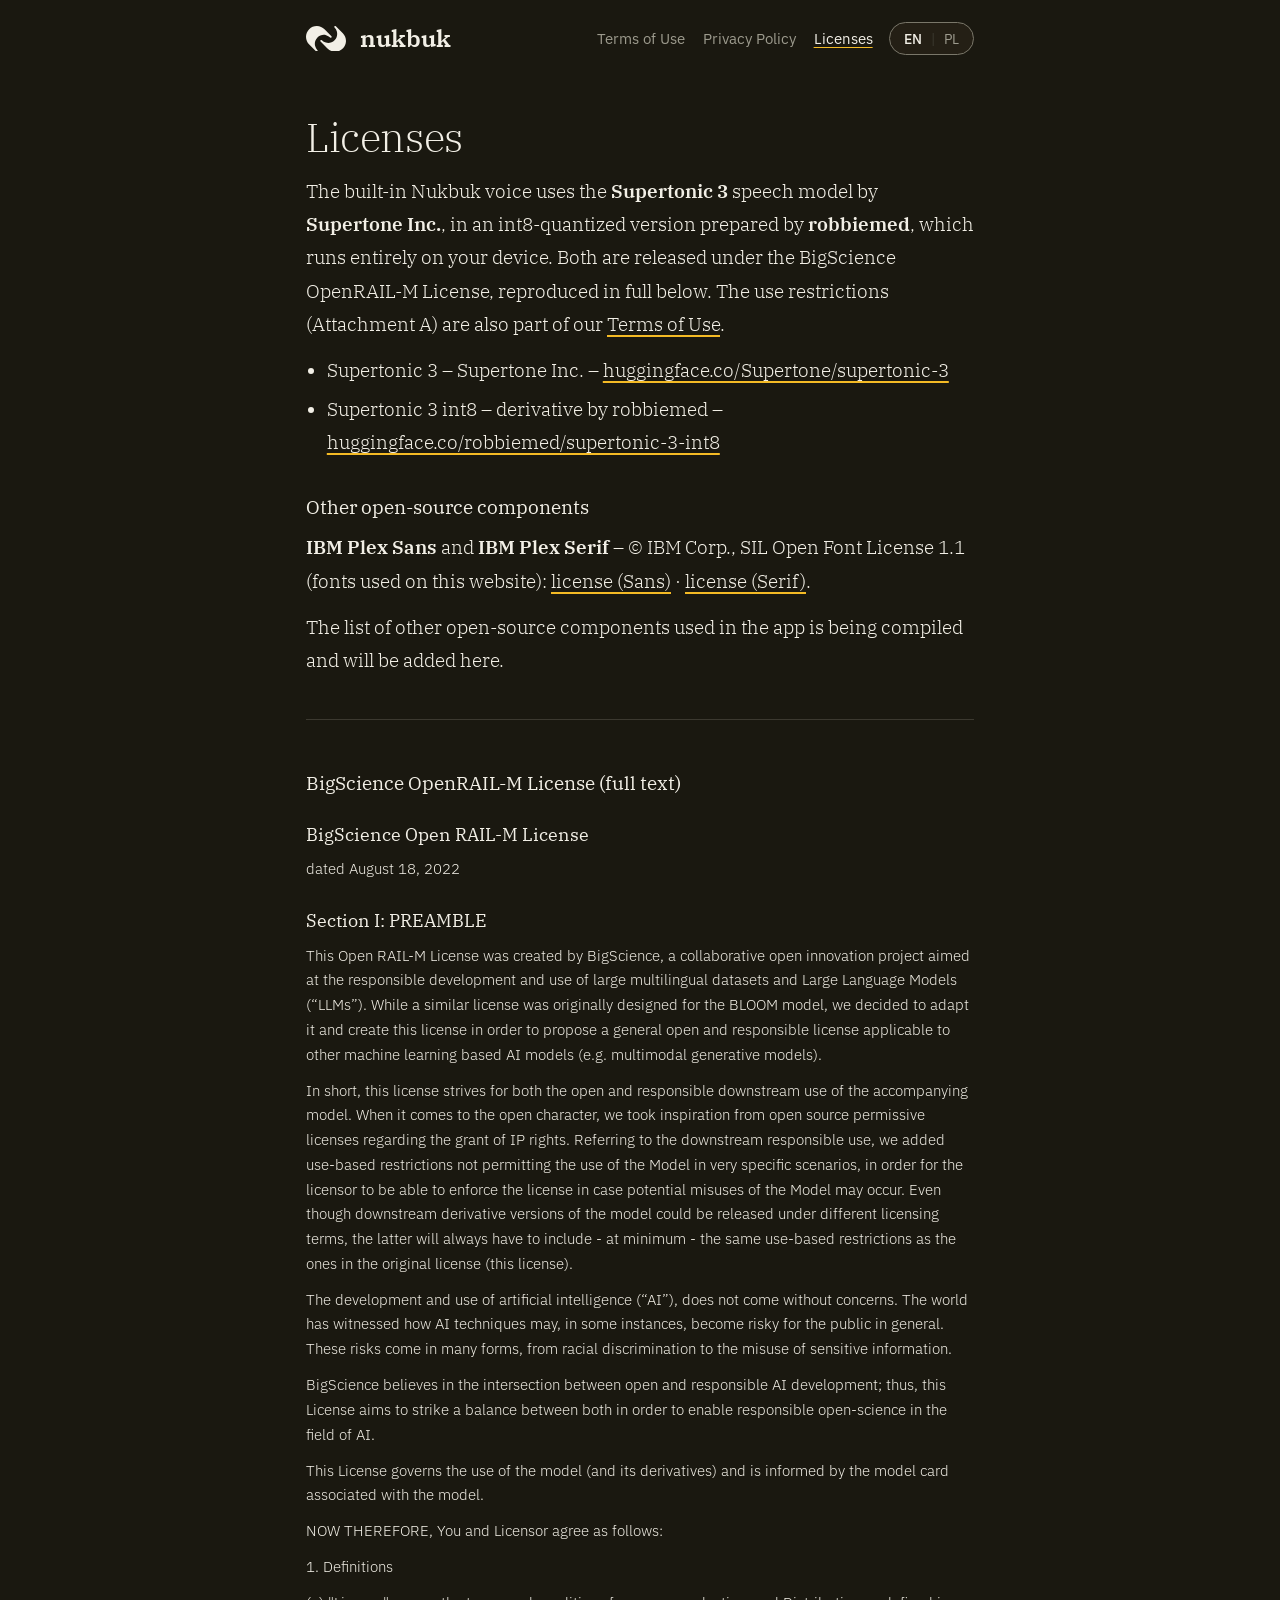
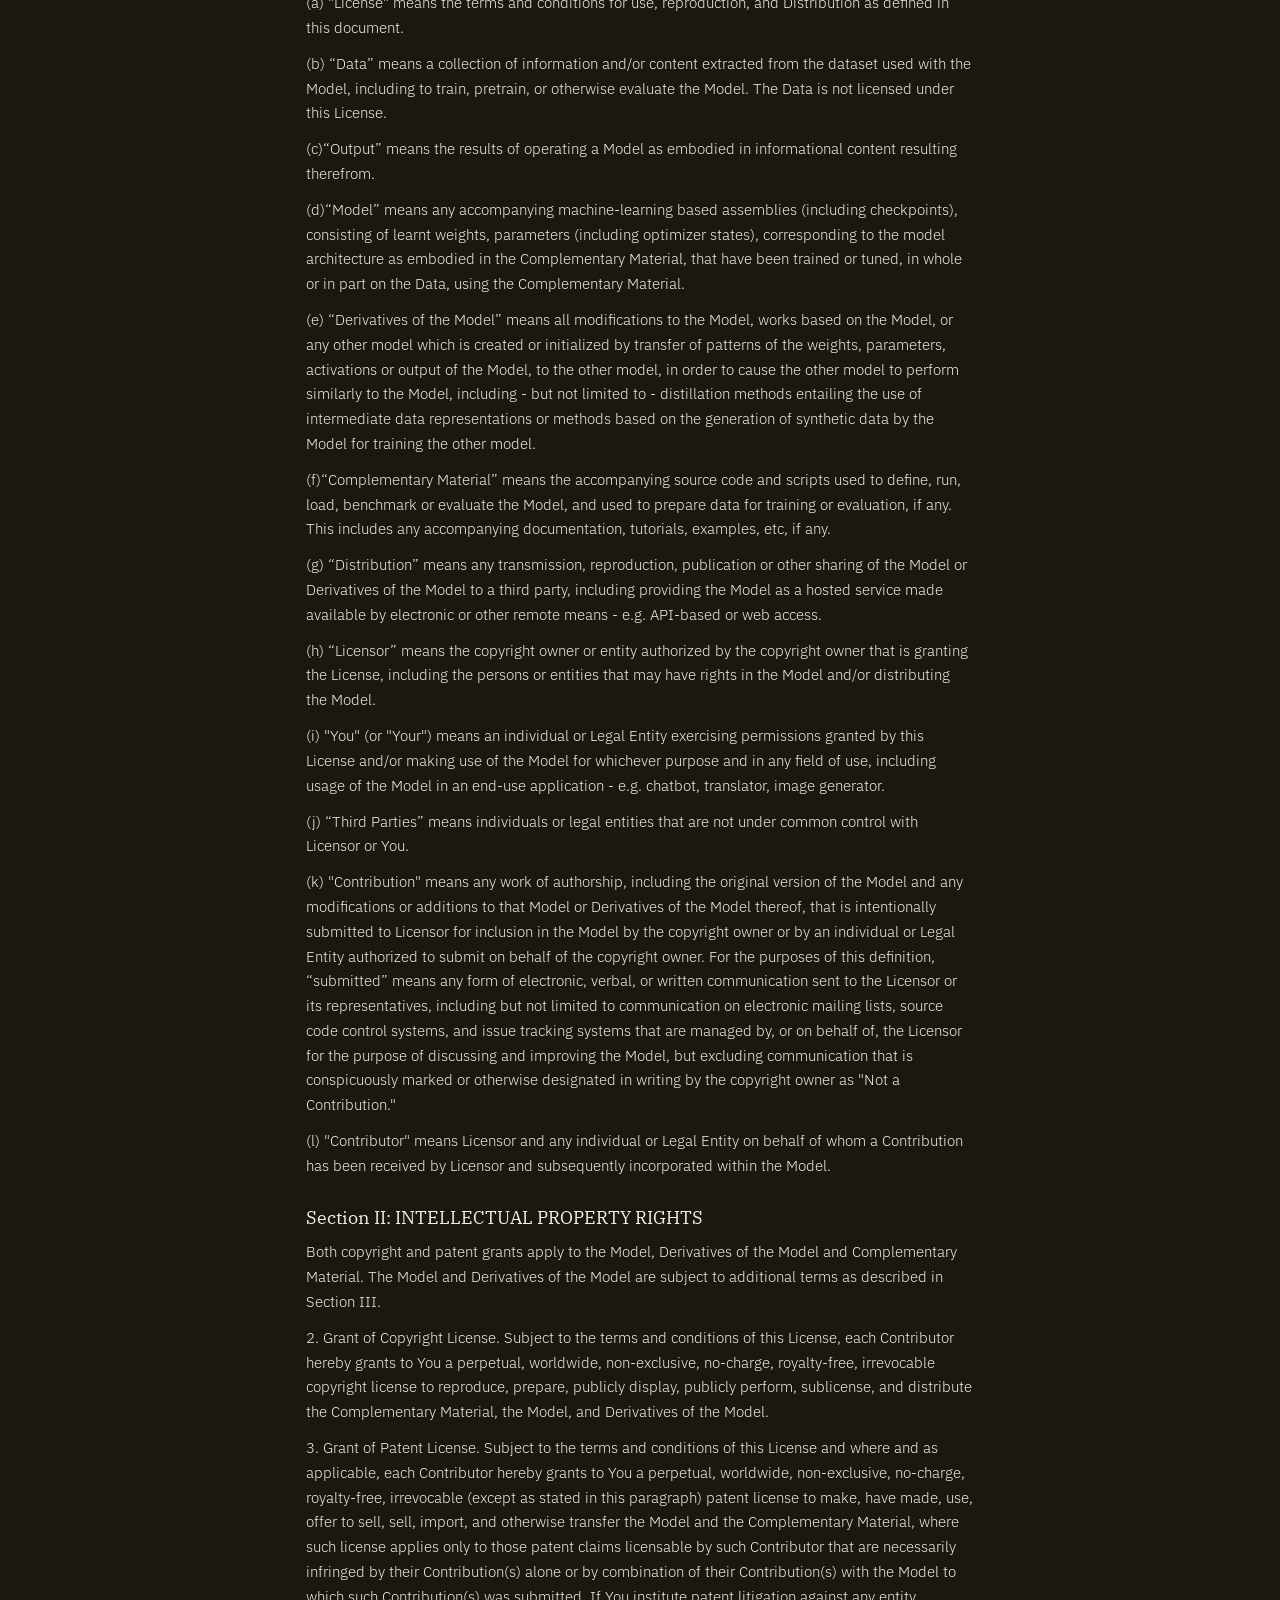
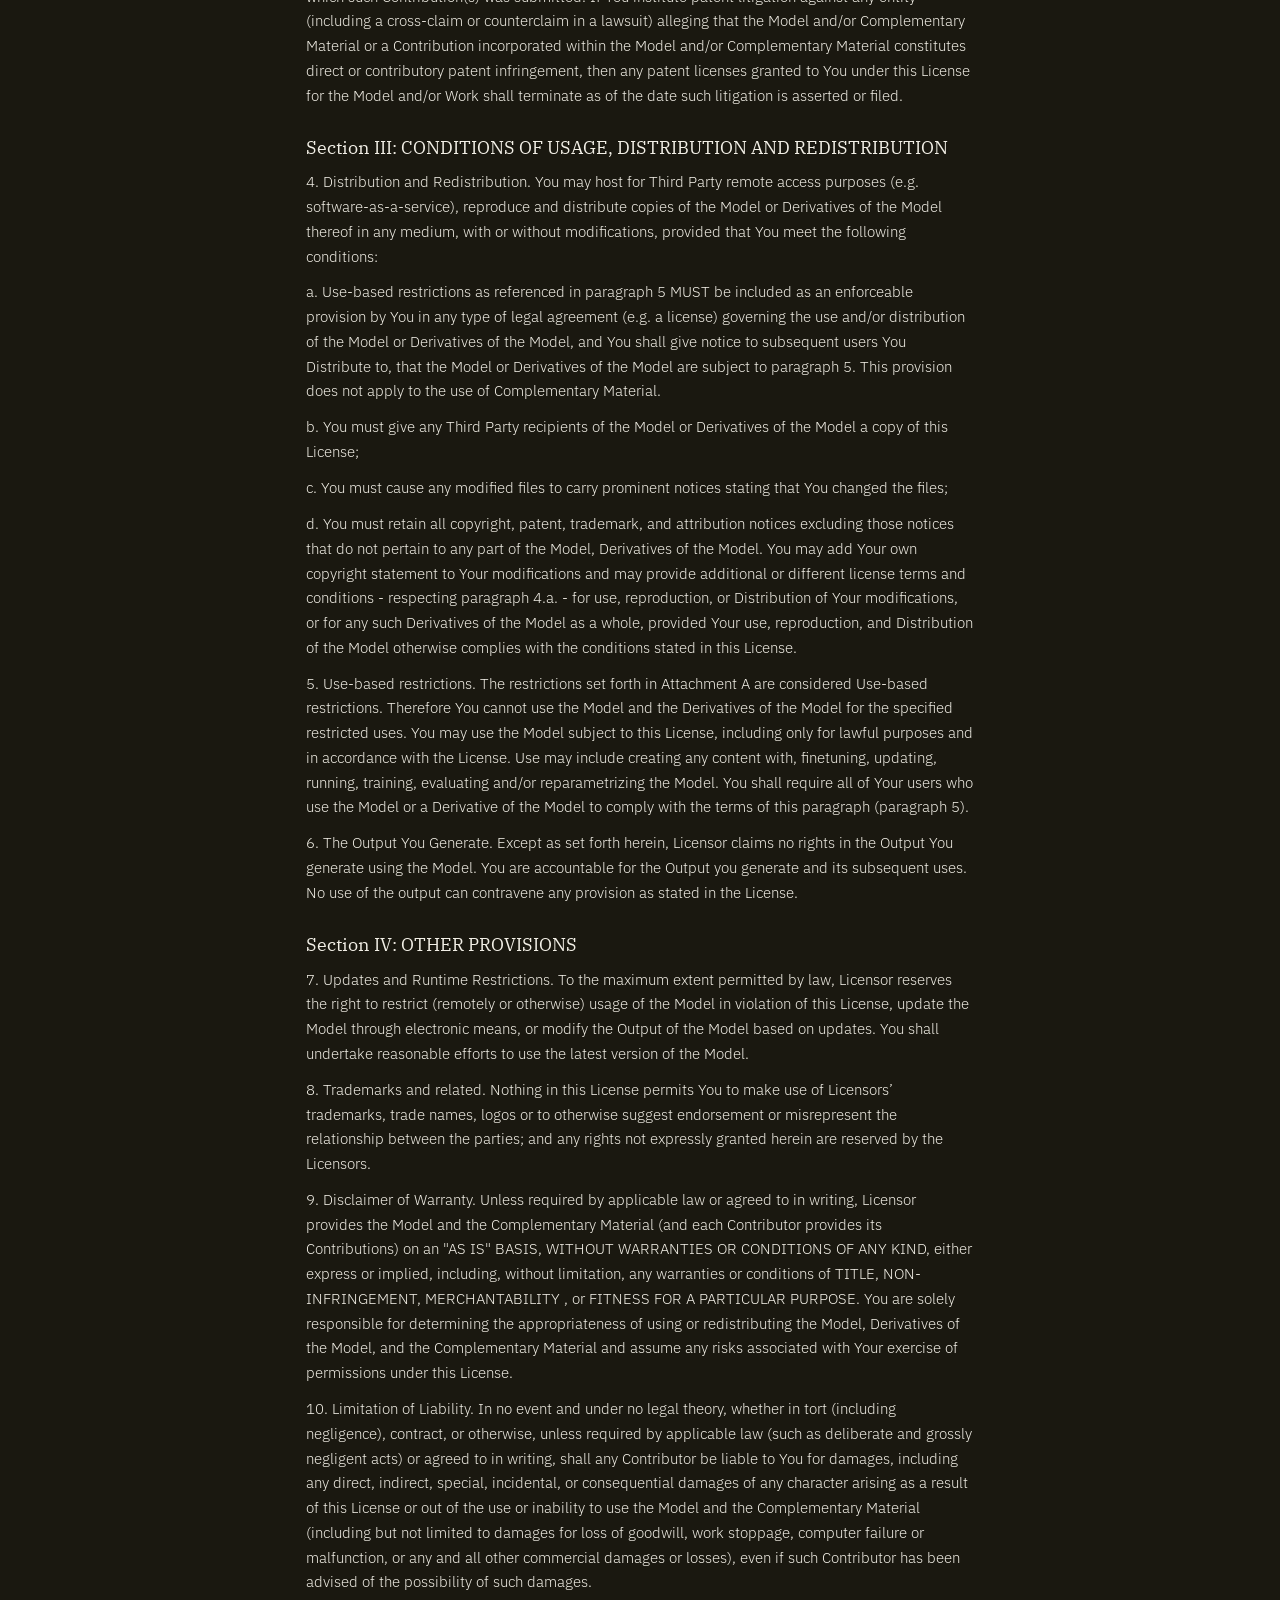
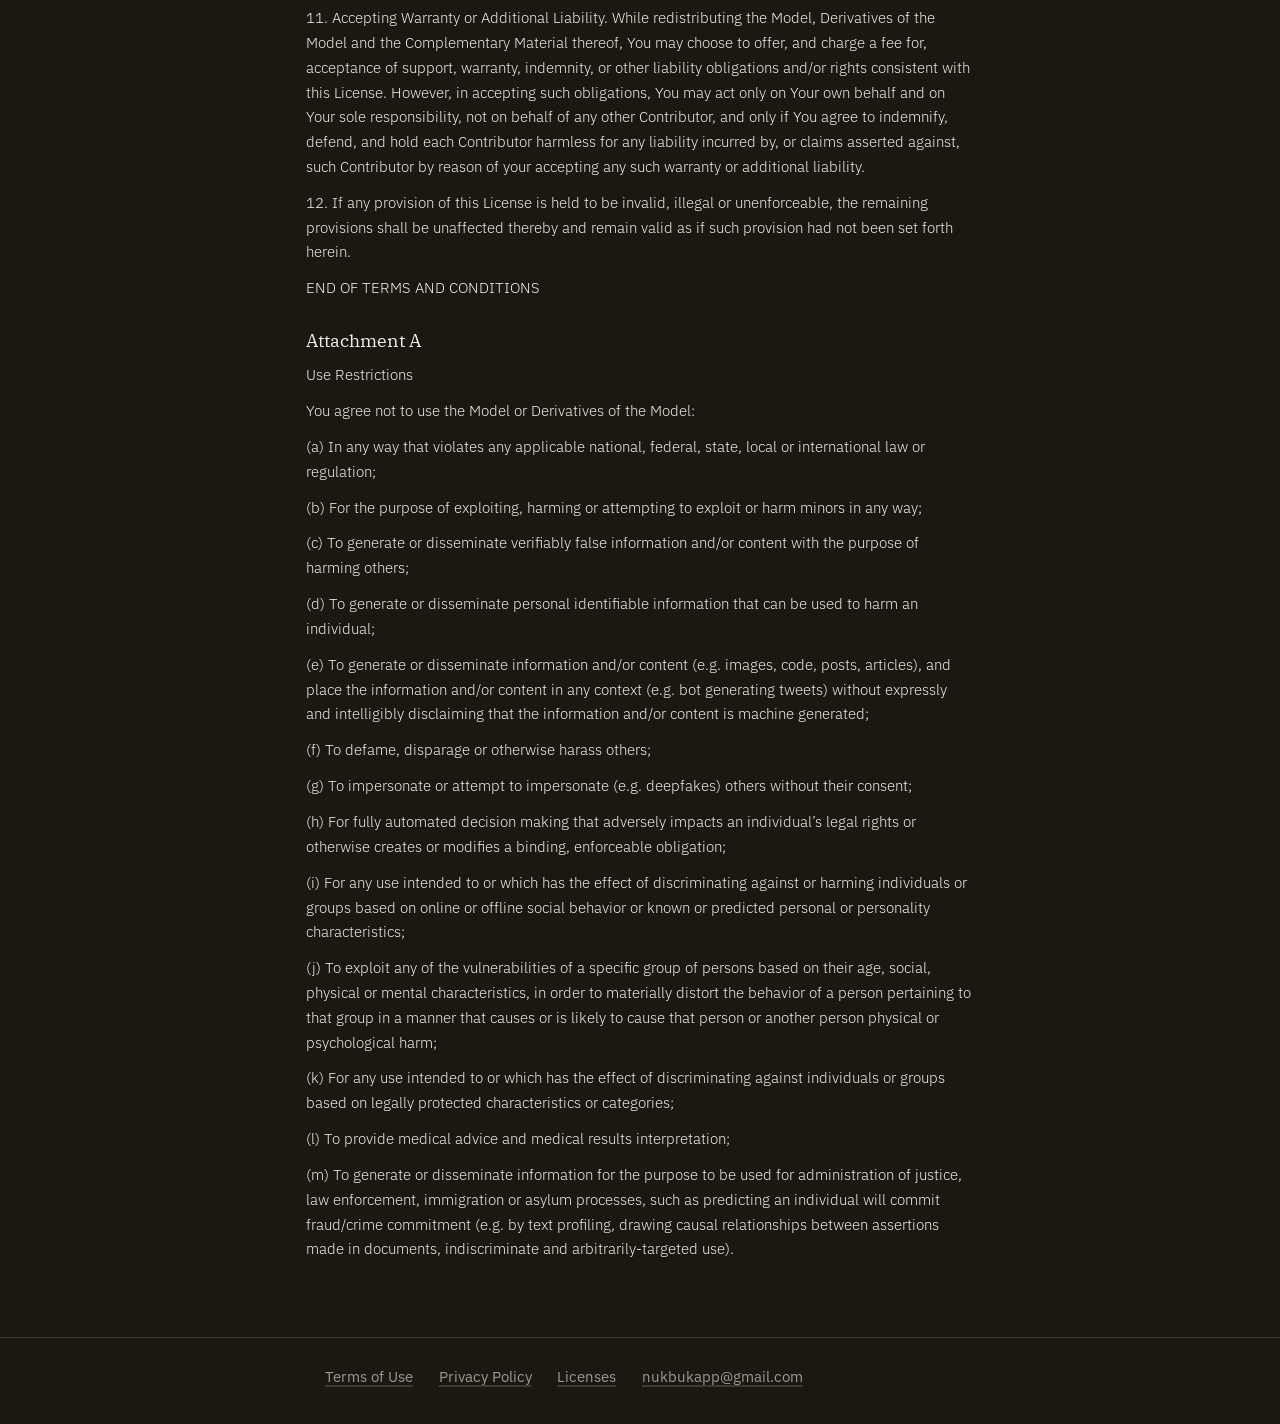
==== licenses/index.html @ b13430c3 "Add Nukbuk website (EN + PL): home, terms, privacy draft, licenses" ====
<!doctype html>
<html lang="en">
<head>
<meta charset="utf-8">
<meta name="viewport" content="width=device-width, initial-scale=1">
<title>Licenses – Nukbuk</title>
<meta name="description" content="Open-source licenses and attributions for the Nukbuk app, including the BigScience OpenRAIL-M license.">
<meta name="color-scheme" content="dark">
<meta name="theme-color" content="#1A1810">
<link rel="canonical" href="https://nukbukapp.github.io/licenses/">
<link rel="alternate" hreflang="en" href="https://nukbukapp.github.io/licenses/">
<link rel="alternate" hreflang="pl" href="https://nukbukapp.github.io/pl/licenses/">
<link rel="alternate" hreflang="x-default" href="https://nukbukapp.github.io/licenses/">
<link rel="icon" href="/favicon.svg" type="image/svg+xml">
<link rel="stylesheet" href="/style.css">
</head>
<body>
<a class="skip" href="#main">Skip to content</a>
<header class="site-header">
  <a class="brand" href="/" aria-label="Nukbuk – Home"><svg class="mark" xmlns="http://www.w3.org/2000/svg" viewBox="0 0 473.84 304.61" role="img" aria-label="Nukbuk" fill="currentColor"><path d="M436.34,86.02L353.76,3.44c-4.25-4.25-11.46-4.51-15.68-.22-2.07,2.11-3.11,4.85-3.11,7.6s1.06,5.55,3.17,7.67c13.23,13.23,22.75,29.7,27.54,47.66,9.78,36.61-.77,75.98-27.54,102.75-26.77,26.77-66.14,37.32-102.75,27.54-17.86-4.76-34.27-14.22-47.46-27.34-4.26-4.24-11.3-4.43-15.54-.17-2.1,2.11-3.15,4.88-3.15,7.64s1.06,5.55,3.17,7.67l81.97,81.97c23.47,23.47,54.96,37.53,88.15,38.35,36.66.91,71.2-13.46,96.41-40.13,21.14-22.37,33.56-51.77,34.8-82.52,1.46-36.18-11.95-70.44-37.39-95.87Z"/><path d="M108.16,238.45c-9.78-36.61.77-75.98,27.54-102.75s66.14-37.32,102.75-27.54c17.86,4.76,34.27,14.22,47.46,27.34,4.26,4.24,11.3,4.43,15.54.17,2.1-2.11,3.15-4.88,3.15-7.64s-1.06-5.55-3.17-7.67l-81.96-81.96C195.67,14.6,163.62.5,129.95.01,95.04-.49,62.14,12.87,37.5,37.5,12.86,62.14-.5,95.06.01,129.98c.5,33.66,14.59,65.69,38.39,89.49l81.96,81.96c2.12,2.12,4.89,3.17,7.67,3.17,2.77,0,5.55-1.06,7.67-3.17s3.17-4.89,3.17-7.67-1.06-5.55-3.17-7.67c-13.23-13.23-22.75-29.7-27.54-47.66Z"/></svg><span class="word">nukbuk</span></a>
  <div class="header-right">
    <nav class="main-nav" aria-label="Main"><a href="/terms/">Terms of Use</a><a href="/privacy/">Privacy Policy</a><a href="/licenses/" aria-current="page">Licenses</a></nav>
    <nav class="lang" aria-label="Language"><a href="/licenses/" hreflang="en" lang="en" aria-current="true">EN</a><span aria-hidden="true">|</span><a href="/pl/licenses/" hreflang="pl" lang="pl">PL</a></nav>
  </div>
</header>
<main id="main">
<article class="doc"><h1>Licenses</h1>
<p>The built-in Nukbuk voice uses the <strong>Supertonic 3</strong> speech model by <strong>Supertone Inc.</strong>, in an int8-quantized version prepared by <strong>robbiemed</strong>, which runs entirely on your device. Both are released under the BigScience OpenRAIL-M License, reproduced in full below. The use restrictions (Attachment A) are also part of our <a href="/terms/#s6">Terms of Use</a>.</p>
<ul>
<li>Supertonic 3 – Supertone Inc. – <a href="https://huggingface.co/Supertone/supertonic-3">huggingface.co/Supertone/supertonic-3</a></li>
<li>Supertonic 3 int8 – derivative by robbiemed – <a href="https://huggingface.co/robbiemed/supertonic-3-int8">huggingface.co/robbiemed/supertonic-3-int8</a></li>
</ul>
<h2>Other open-source components</h2>
<p><strong>IBM Plex Sans</strong> and <strong>IBM Plex Serif</strong> – © IBM Corp., SIL Open Font License 1.1 (fonts used on this website): <a href="/fonts/OFL-IBM-Plex-Sans.txt">license (Sans)</a> · <a href="/fonts/OFL-IBM-Plex-Serif.txt">license (Serif)</a>.</p>
<p>The list of other open-source components used in the app is being compiled and will be added here.</p>
<section class="license-text" lang="en"><h2 lang="en">BigScience OpenRAIL-M License (full text)</h2>

<h3>BigScience Open RAIL-M License</h3>
<p>dated August 18, 2022</p>
<h3>Section I: PREAMBLE</h3>
<p>This Open RAIL-M License was created by BigScience, a collaborative open innovation project aimed at the responsible development and use of large multilingual datasets and Large Language Models (“LLMs”). While a similar license was originally designed for the BLOOM model, we decided to adapt it and create this license in order to propose a general open and responsible license applicable to other machine learning based AI models (e.g. multimodal generative models).</p>
<p>In short, this license strives for both the open and responsible downstream use of the accompanying model. When it comes to the open character, we took inspiration from open source permissive licenses regarding the grant of IP rights. Referring to the downstream responsible use, we added use-based restrictions not permitting the use of the Model in very specific scenarios, in order for the licensor to be able to enforce the license in case potential misuses of the Model may occur. Even though downstream derivative versions of the model could be released under different licensing terms, the latter will always have to include - at minimum - the same use-based restrictions as the ones in the original license (this license).</p>
<p>The development and use of artificial intelligence (“AI”), does not come without concerns. The world has witnessed how AI techniques may, in some instances, become risky for the public in general. These risks come in many forms, from racial discrimination to the misuse of sensitive information.</p>
<p>BigScience believes in the intersection between open and responsible AI development; thus, this License aims to strike a balance between both in order to enable responsible open-science in the field of AI.</p>
<p>This License governs the use of the model (and its derivatives) and is informed by the model card associated with the model.</p>
<p>NOW THEREFORE, You and Licensor agree as follows:</p>
<p>1. Definitions</p>
<p>(a) "License" means the terms and conditions for use, reproduction, and Distribution as defined in this document.</p>
<p>(b) “Data” means a collection of information and/or content extracted from the dataset used with the Model, including to train, pretrain, or otherwise evaluate the Model. The Data is not licensed under this License.</p>
<p>(c)“Output” means the results of operating a Model as embodied in informational content resulting therefrom.</p>
<p>(d)“Model” means any accompanying machine-learning based assemblies (including checkpoints), consisting of learnt weights, parameters (including optimizer states), corresponding to the model architecture as embodied in the Complementary Material, that have been trained or tuned, in whole or in part on the Data, using the Complementary Material.</p>
<p>(e) “Derivatives of the Model” means all modifications to the Model, works based on the Model, or any other model which is created or initialized by transfer of patterns of the weights, parameters, activations or output of the Model, to the other model, in order to cause the other model to perform similarly to the Model, including - but not limited to - distillation methods entailing the use of intermediate data representations or methods based on the generation of synthetic data by the Model for training the other model.</p>
<p>(f)“Complementary Material” means the accompanying source code and scripts used to define, run, load, benchmark or evaluate the Model, and used to prepare data for training or evaluation, if any. This includes any accompanying documentation, tutorials, examples, etc, if any.</p>
<p>(g) “Distribution” means any transmission, reproduction, publication or other sharing of the Model or Derivatives of the Model to a third party, including providing the Model as a hosted service made available by electronic or other remote means - e.g. API-based or web access.</p>
<p>(h) “Licensor” means the copyright owner or entity authorized by the copyright owner that is granting the License, including the persons or entities that may have rights in the Model and/or distributing the Model.</p>
<p>(i) "You" (or "Your") means an individual or Legal Entity exercising permissions granted by this License and/or making use of the Model for whichever purpose and in any field of use, including usage of the Model in an end-use application - e.g. chatbot, translator, image generator.</p>
<p>(j) “Third Parties” means individuals or legal entities that are not under common control with Licensor or You.</p>
<p>(k) "Contribution" means any work of authorship, including the original version of the Model and any modifications or additions to that Model or Derivatives of the Model thereof, that is intentionally submitted to Licensor for inclusion in the Model by the copyright owner or by an individual or Legal Entity authorized to submit on behalf of the copyright owner. For the purposes of this definition, “submitted” means any form of electronic, verbal, or written communication sent to the Licensor or its representatives, including but not limited to communication on electronic mailing lists, source code control systems, and issue tracking systems that are managed by, or on behalf of, the Licensor for the purpose of discussing and improving the Model, but excluding communication that is conspicuously marked or otherwise designated in writing by the copyright owner as "Not a Contribution."</p>
<p>(l) "Contributor" means Licensor and any individual or Legal Entity on behalf of whom a Contribution has been received by Licensor and subsequently incorporated within the Model.</p>
<h3>Section II: INTELLECTUAL PROPERTY RIGHTS</h3>
<p>Both copyright and patent grants apply to the Model, Derivatives of the Model and Complementary Material. The Model and Derivatives of the Model are subject to additional terms as described in Section III.</p>
<p>2. Grant of Copyright License. Subject to the terms and conditions of this License, each Contributor hereby grants to You a perpetual, worldwide, non-exclusive, no-charge, royalty-free, irrevocable copyright license to reproduce, prepare, publicly display, publicly perform, sublicense, and distribute the Complementary Material, the Model, and Derivatives of the Model.</p>
<p>3. Grant of Patent License. Subject to the terms and conditions of this License and where and as applicable, each Contributor hereby grants to You a perpetual, worldwide, non-exclusive, no-charge, royalty-free, irrevocable (except as stated in this paragraph) patent license to make, have made, use, offer to sell, sell, import, and otherwise transfer the Model and the Complementary Material, where such license applies only to those patent claims licensable by such Contributor that are necessarily infringed by their Contribution(s) alone or by combination of their Contribution(s) with the Model to which such Contribution(s) was submitted. If You institute patent litigation against any entity (including a cross-claim or counterclaim in a lawsuit) alleging that the Model and/or Complementary Material or a Contribution incorporated within the Model and/or Complementary Material constitutes direct or contributory patent infringement, then any patent licenses granted to You under this License for the Model and/or Work shall terminate as of the date such litigation is asserted or filed.</p>
<h3>Section III: CONDITIONS OF USAGE, DISTRIBUTION AND REDISTRIBUTION</h3>
<p>4. Distribution and Redistribution. You may host for Third Party remote access purposes (e.g. software-as-a-service), reproduce and distribute copies of the Model or Derivatives of the Model thereof in any medium, with or without modifications, provided that You meet the following conditions:</p>
<p>a. Use-based restrictions as referenced in paragraph 5 MUST be included as an enforceable provision by You in any type of legal agreement (e.g. a license) governing the use and/or distribution of the Model or Derivatives of the Model, and You shall give notice to subsequent users You Distribute to, that the Model or Derivatives of the Model are subject to paragraph 5. This provision does not apply to the use of Complementary Material.</p>
<p>b. You must give any Third Party recipients of the Model or Derivatives of the Model a copy of this License;</p>
<p>c. You must cause any modified files to carry prominent notices stating that You changed the files;</p>
<p>d. You must retain all copyright, patent, trademark, and attribution notices excluding those notices that do not pertain to any part of the Model, Derivatives of the Model. You may add Your own copyright statement to Your modifications and may provide additional or different license terms and conditions - respecting paragraph 4.a. - for use, reproduction, or Distribution of Your modifications, or for any such Derivatives of the Model as a whole, provided Your use, reproduction, and Distribution of the Model otherwise complies with the conditions stated in this License.</p>
<p>5. Use-based restrictions. The restrictions set forth in Attachment A are considered Use-based restrictions. Therefore You cannot use the Model and the Derivatives of the Model for the specified restricted uses. You may use the Model subject to this License, including only for lawful purposes and in accordance with the License. Use may include creating any content with, finetuning, updating, running, training, evaluating and/or reparametrizing the Model. You shall require all of Your users who use the Model or a Derivative of the Model to comply with the terms of this paragraph (paragraph 5).</p>
<p>6. The Output You Generate. Except as set forth herein, Licensor claims no rights in the Output You generate using the Model. You are accountable for the Output you generate and its subsequent uses. No use of the output can contravene any provision as stated in the License.</p>
<h3>Section IV: OTHER PROVISIONS</h3>
<p>7. Updates and Runtime Restrictions. To the maximum extent permitted by law, Licensor reserves the right to restrict (remotely or otherwise) usage of the Model in violation of this License, update the Model through electronic means, or modify the Output of the Model based on updates. You shall undertake reasonable efforts to use the latest version of the Model.</p>
<p>8. Trademarks and related. Nothing in this License permits You to make use of Licensors’ trademarks, trade names, logos or to otherwise suggest endorsement or misrepresent the relationship between the parties; and any rights not expressly granted herein are reserved by the Licensors.</p>
<p>9. Disclaimer of Warranty. Unless required by applicable law or agreed to in writing, Licensor provides the Model and the Complementary Material (and each Contributor provides its Contributions) on an "AS IS" BASIS, WITHOUT WARRANTIES OR CONDITIONS OF ANY KIND, either express or implied, including, without limitation, any warranties or conditions of TITLE, NON-INFRINGEMENT, MERCHANTABILITY , or FITNESS FOR A PARTICULAR PURPOSE. You are solely responsible for determining the appropriateness of using or redistributing the Model, Derivatives of the Model, and the Complementary Material and assume any risks associated with Your exercise of permissions under this License.</p>
<p>10. Limitation of Liability. In no event and under no legal theory, whether in tort (including negligence), contract, or otherwise, unless required by applicable law (such as deliberate and grossly negligent acts) or agreed to in writing, shall any Contributor be liable to You for damages, including any direct, indirect, special, incidental, or consequential damages of any character arising as a result of this License or out of the use or inability to use the Model and the Complementary Material (including but not limited to damages for loss of goodwill, work stoppage, computer failure or malfunction, or any and all other commercial damages or losses), even if such Contributor has been advised of the possibility of such damages.</p>
<p>11. Accepting Warranty or Additional Liability. While redistributing the Model, Derivatives of the Model and the Complementary Material thereof, You may choose to offer, and charge a fee for, acceptance of support, warranty, indemnity, or other liability obligations and/or rights consistent with this License. However, in accepting such obligations, You may act only on Your own behalf and on Your sole responsibility, not on behalf of any other Contributor, and only if You agree to indemnify, defend, and hold each Contributor harmless for any liability incurred by, or claims asserted against, such Contributor by reason of your accepting any such warranty or additional liability.</p>
<p>12. If any provision of this License is held to be invalid, illegal or unenforceable, the remaining provisions shall be unaffected thereby and remain valid as if such provision had not been set forth herein.</p>
<p>END OF TERMS AND CONDITIONS</p>
<h3>Attachment A</h3>
<p>Use Restrictions</p>
<p>You agree not to use the Model or Derivatives of the Model:</p>
<p>(a) In any way that violates any applicable national, federal, state, local or international law or regulation;</p>
<p>(b) For the purpose of exploiting, harming or attempting to exploit or harm minors in any way;</p>
<p>(c) To generate or disseminate verifiably false information and/or content with the purpose of harming others;</p>
<p>(d) To generate or disseminate personal identifiable information that can be used to harm an individual;</p>
<p>(e) To generate or disseminate information and/or content (e.g. images, code, posts, articles), and place the information and/or content in any context (e.g. bot generating tweets) without expressly and intelligibly disclaiming that the information and/or content is machine generated;</p>
<p>(f) To defame, disparage or otherwise harass others;</p>
<p>(g) To impersonate or attempt to impersonate (e.g. deepfakes) others without their consent;</p>
<p>(h) For fully automated decision making that adversely impacts an individual’s legal rights or otherwise creates or modifies a binding, enforceable obligation;</p>
<p>(i) For any use intended to or which has the effect of discriminating against or harming individuals or groups based on online or offline social behavior or known or predicted personal or personality characteristics;</p>
<p>(j) To exploit any of the vulnerabilities of a specific group of persons based on their age, social, physical or mental characteristics, in order to materially distort the behavior of a person pertaining to that group in a manner that causes or is likely to cause that person or another person physical or psychological harm;</p>
<p>(k) For any use intended to or which has the effect of discriminating against individuals or groups based on legally protected characteristics or categories;</p>
<p>(l) To provide medical advice and medical results interpretation;</p>
<p>(m) To generate or disseminate information for the purpose to be used for administration of justice, law enforcement, immigration or asylum processes, such as predicting an individual will commit fraud/crime commitment (e.g. by text profiling, drawing causal relationships between assertions made in documents, indiscriminate and arbitrarily-targeted use).</p>
</section></article>
</main>
<footer class="site-footer">
  <nav aria-label="Footer"><a href="/terms/">Terms of Use</a><a href="/privacy/">Privacy Policy</a><a href="/licenses/">Licenses</a><a href="mailto:nukbukapp@gmail.com">nukbukapp@gmail.com</a></nav>
</footer>
</body>
</html>
---- style.css ----
@font-face{font-family:"IBM Plex Sans";font-style:normal;font-weight:300;font-display:swap;src:url("/fonts/ibm-plex-sans-latin-300-normal.woff2") format("woff2");unicode-range:U+0000-00FF,U+0131,U+0152-0153,U+02BB-02BC,U+02C6,U+02DA,U+02DC,U+0304,U+0308,U+0329,U+2000-206F,U+20AC,U+2122,U+2191,U+2193,U+2212,U+2215,U+FEFF,U+FFFD}
@font-face{font-family:"IBM Plex Sans";font-style:normal;font-weight:300;font-display:swap;src:url("/fonts/ibm-plex-sans-latin-ext-300-normal.woff2") format("woff2");unicode-range:U+0100-02BA,U+02BD-02C5,U+02C7-02CC,U+02CE-02D7,U+02DD-02FF,U+0304,U+0308,U+0329,U+1D00-1DBF,U+1E00-1E9F,U+1EF2-1EFF,U+2020,U+20A0-20AB,U+20AD-20C0,U+2113,U+2C60-2C7F,U+A720-A7FF}
@font-face{font-family:"IBM Plex Sans";font-style:normal;font-weight:400;font-display:swap;src:url("/fonts/ibm-plex-sans-latin-400-normal.woff2") format("woff2");unicode-range:U+0000-00FF,U+0131,U+0152-0153,U+02BB-02BC,U+02C6,U+02DA,U+02DC,U+0304,U+0308,U+0329,U+2000-206F,U+20AC,U+2122,U+2191,U+2193,U+2212,U+2215,U+FEFF,U+FFFD}
@font-face{font-family:"IBM Plex Sans";font-style:normal;font-weight:400;font-display:swap;src:url("/fonts/ibm-plex-sans-latin-ext-400-normal.woff2") format("woff2");unicode-range:U+0100-02BA,U+02BD-02C5,U+02C7-02CC,U+02CE-02D7,U+02DD-02FF,U+0304,U+0308,U+0329,U+1D00-1DBF,U+1E00-1E9F,U+1EF2-1EFF,U+2020,U+20A0-20AB,U+20AD-20C0,U+2113,U+2C60-2C7F,U+A720-A7FF}
@font-face{font-family:"IBM Plex Sans";font-style:normal;font-weight:500;font-display:swap;src:url("/fonts/ibm-plex-sans-latin-500-normal.woff2") format("woff2");unicode-range:U+0000-00FF,U+0131,U+0152-0153,U+02BB-02BC,U+02C6,U+02DA,U+02DC,U+0304,U+0308,U+0329,U+2000-206F,U+20AC,U+2122,U+2191,U+2193,U+2212,U+2215,U+FEFF,U+FFFD}
@font-face{font-family:"IBM Plex Sans";font-style:normal;font-weight:500;font-display:swap;src:url("/fonts/ibm-plex-sans-latin-ext-500-normal.woff2") format("woff2");unicode-range:U+0100-02BA,U+02BD-02C5,U+02C7-02CC,U+02CE-02D7,U+02DD-02FF,U+0304,U+0308,U+0329,U+1D00-1DBF,U+1E00-1E9F,U+1EF2-1EFF,U+2020,U+20A0-20AB,U+20AD-20C0,U+2113,U+2C60-2C7F,U+A720-A7FF}
@font-face{font-family:"IBM Plex Sans";font-style:normal;font-weight:600;font-display:swap;src:url("/fonts/ibm-plex-sans-latin-600-normal.woff2") format("woff2");unicode-range:U+0000-00FF,U+0131,U+0152-0153,U+02BB-02BC,U+02C6,U+02DA,U+02DC,U+0304,U+0308,U+0329,U+2000-206F,U+20AC,U+2122,U+2191,U+2193,U+2212,U+2215,U+FEFF,U+FFFD}
@font-face{font-family:"IBM Plex Sans";font-style:normal;font-weight:600;font-display:swap;src:url("/fonts/ibm-plex-sans-latin-ext-600-normal.woff2") format("woff2");unicode-range:U+0100-02BA,U+02BD-02C5,U+02C7-02CC,U+02CE-02D7,U+02DD-02FF,U+0304,U+0308,U+0329,U+1D00-1DBF,U+1E00-1E9F,U+1EF2-1EFF,U+2020,U+20A0-20AB,U+20AD-20C0,U+2113,U+2C60-2C7F,U+A720-A7FF}
@font-face{font-family:"IBM Plex Serif";font-style:normal;font-weight:300;font-display:swap;src:url("/fonts/ibm-plex-serif-latin-300-normal.woff2") format("woff2");unicode-range:U+0000-00FF,U+0131,U+0152-0153,U+02BB-02BC,U+02C6,U+02DA,U+02DC,U+0304,U+0308,U+0329,U+2000-206F,U+20AC,U+2122,U+2191,U+2193,U+2212,U+2215,U+FEFF,U+FFFD}
@font-face{font-family:"IBM Plex Serif";font-style:normal;font-weight:300;font-display:swap;src:url("/fonts/ibm-plex-serif-latin-ext-300-normal.woff2") format("woff2");unicode-range:U+0100-02BA,U+02BD-02C5,U+02C7-02CC,U+02CE-02D7,U+02DD-02FF,U+0304,U+0308,U+0329,U+1D00-1DBF,U+1E00-1E9F,U+1EF2-1EFF,U+2020,U+20A0-20AB,U+20AD-20C0,U+2113,U+2C60-2C7F,U+A720-A7FF}
@font-face{font-family:"IBM Plex Serif";font-style:normal;font-weight:400;font-display:swap;src:url("/fonts/ibm-plex-serif-latin-400-normal.woff2") format("woff2");unicode-range:U+0000-00FF,U+0131,U+0152-0153,U+02BB-02BC,U+02C6,U+02DA,U+02DC,U+0304,U+0308,U+0329,U+2000-206F,U+20AC,U+2122,U+2191,U+2193,U+2212,U+2215,U+FEFF,U+FFFD}
@font-face{font-family:"IBM Plex Serif";font-style:normal;font-weight:400;font-display:swap;src:url("/fonts/ibm-plex-serif-latin-ext-400-normal.woff2") format("woff2");unicode-range:U+0100-02BA,U+02BD-02C5,U+02C7-02CC,U+02CE-02D7,U+02DD-02FF,U+0304,U+0308,U+0329,U+1D00-1DBF,U+1E00-1E9F,U+1EF2-1EFF,U+2020,U+20A0-20AB,U+20AD-20C0,U+2113,U+2C60-2C7F,U+A720-A7FF}
@font-face{font-family:"IBM Plex Serif";font-style:italic;font-weight:400;font-display:swap;src:url("/fonts/ibm-plex-serif-latin-400-italic.woff2") format("woff2");unicode-range:U+0000-00FF,U+0131,U+0152-0153,U+02BB-02BC,U+02C6,U+02DA,U+02DC,U+0304,U+0308,U+0329,U+2000-206F,U+20AC,U+2122,U+2191,U+2193,U+2212,U+2215,U+FEFF,U+FFFD}
@font-face{font-family:"IBM Plex Serif";font-style:italic;font-weight:400;font-display:swap;src:url("/fonts/ibm-plex-serif-latin-ext-400-italic.woff2") format("woff2");unicode-range:U+0100-02BA,U+02BD-02C5,U+02C7-02CC,U+02CE-02D7,U+02DD-02FF,U+0304,U+0308,U+0329,U+1D00-1DBF,U+1E00-1E9F,U+1EF2-1EFF,U+2020,U+20A0-20AB,U+20AD-20C0,U+2113,U+2C60-2C7F,U+A720-A7FF}
@font-face{font-family:"IBM Plex Serif";font-style:normal;font-weight:600;font-display:swap;src:url("/fonts/ibm-plex-serif-latin-600-normal.woff2") format("woff2");unicode-range:U+0000-00FF,U+0131,U+0152-0153,U+02BB-02BC,U+02C6,U+02DA,U+02DC,U+0304,U+0308,U+0329,U+2000-206F,U+20AC,U+2122,U+2191,U+2193,U+2212,U+2215,U+FEFF,U+FFFD}
@font-face{font-family:"IBM Plex Serif";font-style:normal;font-weight:600;font-display:swap;src:url("/fonts/ibm-plex-serif-latin-ext-600-normal.woff2") format("woff2");unicode-range:U+0100-02BA,U+02BD-02C5,U+02C7-02CC,U+02CE-02D7,U+02DD-02FF,U+0304,U+0308,U+0329,U+1D00-1DBF,U+1E00-1E9F,U+1EF2-1EFF,U+2020,U+20A0-20AB,U+20AD-20C0,U+2113,U+2C60-2C7F,U+A720-A7FF}
/* Nukbuk site – dark theme only. Tokens from the app's Compose design system (2026-10-31). */
:root {
  color-scheme: dark;
  --bg: #1A1810;                     /* paper */
  --surface: #241F15;
  --surface-2: #2E2A1F;              /* surfaceMuted */
  --ink: #F2EFE6;
  --ink-muted: #9C9A8D;
  --line: #7A776A;
  --line-soft: #3C3930;
  --danger-ink: #E0917F;
  --ink-on-accent: #1C1B12;
  --accent: #F4BA25;                 /* default yellow, dark variant */
  --accent-soft: rgba(244, 186, 37, .32);
  --r-sm: 12px; --r-md: 16px; --r-lg: 22px; --r-sheet: 26px; --r-pill: 999px;
  --stroke: 1.35px; --stroke-thick: 1.75px;
  --sans: "IBM Plex Sans", system-ui, -apple-system, "Segoe UI", Roboto, sans-serif;
  --serif: "IBM Plex Serif", Georgia, "Iowan Old Style", serif;
}

*, *::before, *::after { box-sizing: border-box; }
html { -webkit-text-size-adjust: 100%; }
body {
  margin: 0; background: var(--bg); color: var(--ink);
  font-family: var(--sans); font-size: 16.5px; line-height: 1.65;
  min-height: 100vh; display: flex; flex-direction: column;
}
main { flex: 1; width: 100%; max-width: 70ch; margin: 0 auto; padding: 2rem 16px 4rem; }
a { color: var(--ink); text-decoration-color: var(--accent); text-decoration-thickness: 2px; text-underline-offset: .2em; }
a:hover { background: var(--accent-soft); }
a:focus-visible { outline: 2px solid var(--accent); outline-offset: 3px; border-radius: 4px; }

.skip { position: absolute; left: -999px; top: 0; background: var(--accent); color: var(--ink-on-accent); padding: .5rem 1rem; z-index: 10; border-radius: var(--r-pill); }
.skip:focus { left: 8px; top: 8px; }

/* header */
.site-header {
  display: flex; flex-wrap: wrap; align-items: center; justify-content: space-between; gap: .9rem 1.5rem;
  max-width: 70ch; width: 100%; margin: 0 auto; padding: 1.4rem 16px 0;
}
.brand { display: inline-flex; align-items: center; gap: .85rem; color: var(--ink); text-decoration: none; }
.brand:hover { background: none; }
.brand .mark { width: 40px; height: auto; display: block; color: var(--ink); }
.word {   /* plain lowercase wordmark: Plex Serif, extra-bold look, upright, ink colour, no band */
  font-family: var(--serif); font-style: normal; font-weight: 600; font-size: 1.5rem; line-height: 1.1;
  letter-spacing: 0; color: var(--ink);
}
.header-right { display: flex; align-items: center; gap: 1rem; flex-wrap: wrap; }
.main-nav { display: flex; gap: 1.1rem; flex-wrap: wrap; font-size: .95rem; }
.main-nav a { color: var(--ink-muted); text-decoration: none; }
.main-nav a:hover { color: var(--ink); background: none; text-decoration: underline; text-decoration-color: var(--accent); }
.main-nav a[aria-current="page"] { color: var(--ink); text-decoration: underline; text-decoration-color: var(--accent); }
.lang {
  display: inline-flex; align-items: center; gap: .55rem; font-size: .9rem; font-weight: 400;
  border: var(--stroke) solid var(--line); border-radius: var(--r-pill); padding: .2rem .9rem; background: var(--surface);
}
.lang a { color: var(--ink-muted); text-decoration: none; }
.lang a:hover { background: none; color: var(--ink); }
.lang a[aria-current="true"] { color: var(--ink); font-weight: 500; }
.lang span { color: var(--line-soft); }

/* type */
h1, h2, h3 { font-family: var(--serif); font-weight: 400; line-height: 1.25; }
h1 { font-size: clamp(1.9rem, 6vw, 2.5rem); font-weight: 300; letter-spacing: -.01em; margin: 1.6rem 0 .6rem; }
h2 { font-size: 1.3rem; margin: 2.2rem 0 .5rem; }
h3 { font-size: 1.1rem; margin: 1.8rem 0 .4rem; }
p, ul { margin: .8rem 0; }
ul { padding-left: 1.3rem; }
li { margin: .35rem 0; }
strong { font-weight: 500; }
.doc strong { font-weight: 600; }
.meta { color: var(--ink-muted); font-size: 12.5px; letter-spacing: .04em; text-transform: uppercase; font-weight: 500; margin-top: 0; }

/* home */
.hero { padding: .5rem 0; }
.hero .lead { font-family: var(--serif); font-style: italic; font-weight: 300; font-size: 1.3rem; margin: 0 0 1.2rem; }
.hero p:not(.lead):not(.badge) { font-weight: 300; font-size: 1.05rem; }
.badge {
  display: inline-block; margin-top: .9rem; padding: .65rem 1.3rem; font-weight: 400; font-size: .95rem;
  border: var(--stroke-thick) solid var(--line); border-radius: var(--r-pill); color: var(--ink-muted);
}
.modes { display: grid; gap: 1rem; grid-template-columns: 1fr; margin: 2.4rem 0 1rem; }
@media (min-width: 620px) { .modes { grid-template-columns: 1fr 1fr; } }
.card { background: var(--surface); border: var(--stroke) solid var(--line); border-radius: var(--r-lg); padding: 1.3rem 1.4rem 1.4rem; }
.card h2 { margin: 0 0 .4rem; font-family: var(--sans); font-size: 13px; font-weight: 500; letter-spacing: .04em; text-transform: uppercase; color: var(--ink-muted); }
.card p { margin: 0; font-weight: 300; }
.contact { margin-top: 2.2rem; color: var(--ink-muted); }
.contact a { color: var(--ink); }

/* documents: reading text in Plex Serif */
.doc { font-family: var(--serif); font-size: 19px; line-height: 1.75; font-weight: 300; }
.doc h1 { font-weight: 300; }
.doc h1 { font-family: var(--serif); }
.doc h2 { font-size: 1.2rem; }
.draft {
  font-family: var(--sans); font-size: 15px; background: var(--accent-soft); color: var(--ink);
  border: var(--stroke) solid var(--line); border-radius: var(--r-md); padding: .75rem 1.1rem; margin: 1rem 0 1.6rem;
}

/* Terms section 6: always visible, clearly set apart */
section.restrictions {
  margin: 2.6rem 0; padding: 1.4rem 1.4rem 1.2rem;
  background: var(--surface); border: var(--stroke-thick) solid var(--line); border-radius: var(--r-lg);
}
section.restrictions h2 { margin-top: .8rem; }
.chip {
  display: inline-block; margin: 0; padding: .2rem .8rem; font-family: var(--sans); font-size: 13px; font-weight: 500;
  letter-spacing: .04em; text-transform: uppercase; background: var(--accent); color: var(--ink-on-accent); border-radius: var(--r-pill);
}
section.restrictions blockquote { margin: 1rem 0; padding: .2rem 0 .2rem 1rem; border-left: 3px solid var(--accent); }
section.restrictions blockquote p { margin: .6rem 0; }

/* licenses */
.license-text { margin-top: 2.6rem; padding-top: 1rem; border-top: 1px solid var(--line-soft); font-family: var(--sans); font-size: 15px; line-height: 1.65; }
.license-text h2 { font-family: var(--serif); }
.license-text p { margin: .7rem 0; }
.note { color: var(--ink-muted); }

/* footer */
.site-footer { border-top: 1px solid var(--line-soft); padding: 1.6rem 16px 2.2rem; }
.site-footer nav { max-width: 70ch; margin: 0 auto; display: flex; flex-wrap: wrap; gap: .5rem 1.6rem; font-size: .95rem; }
.site-footer a { color: var(--ink-muted); text-decoration-color: var(--line-soft); }
.site-footer a:hover { color: var(--ink); }

@media (prefers-reduced-motion: reduce) { * { transition: none !important; scroll-behavior: auto !important; } }
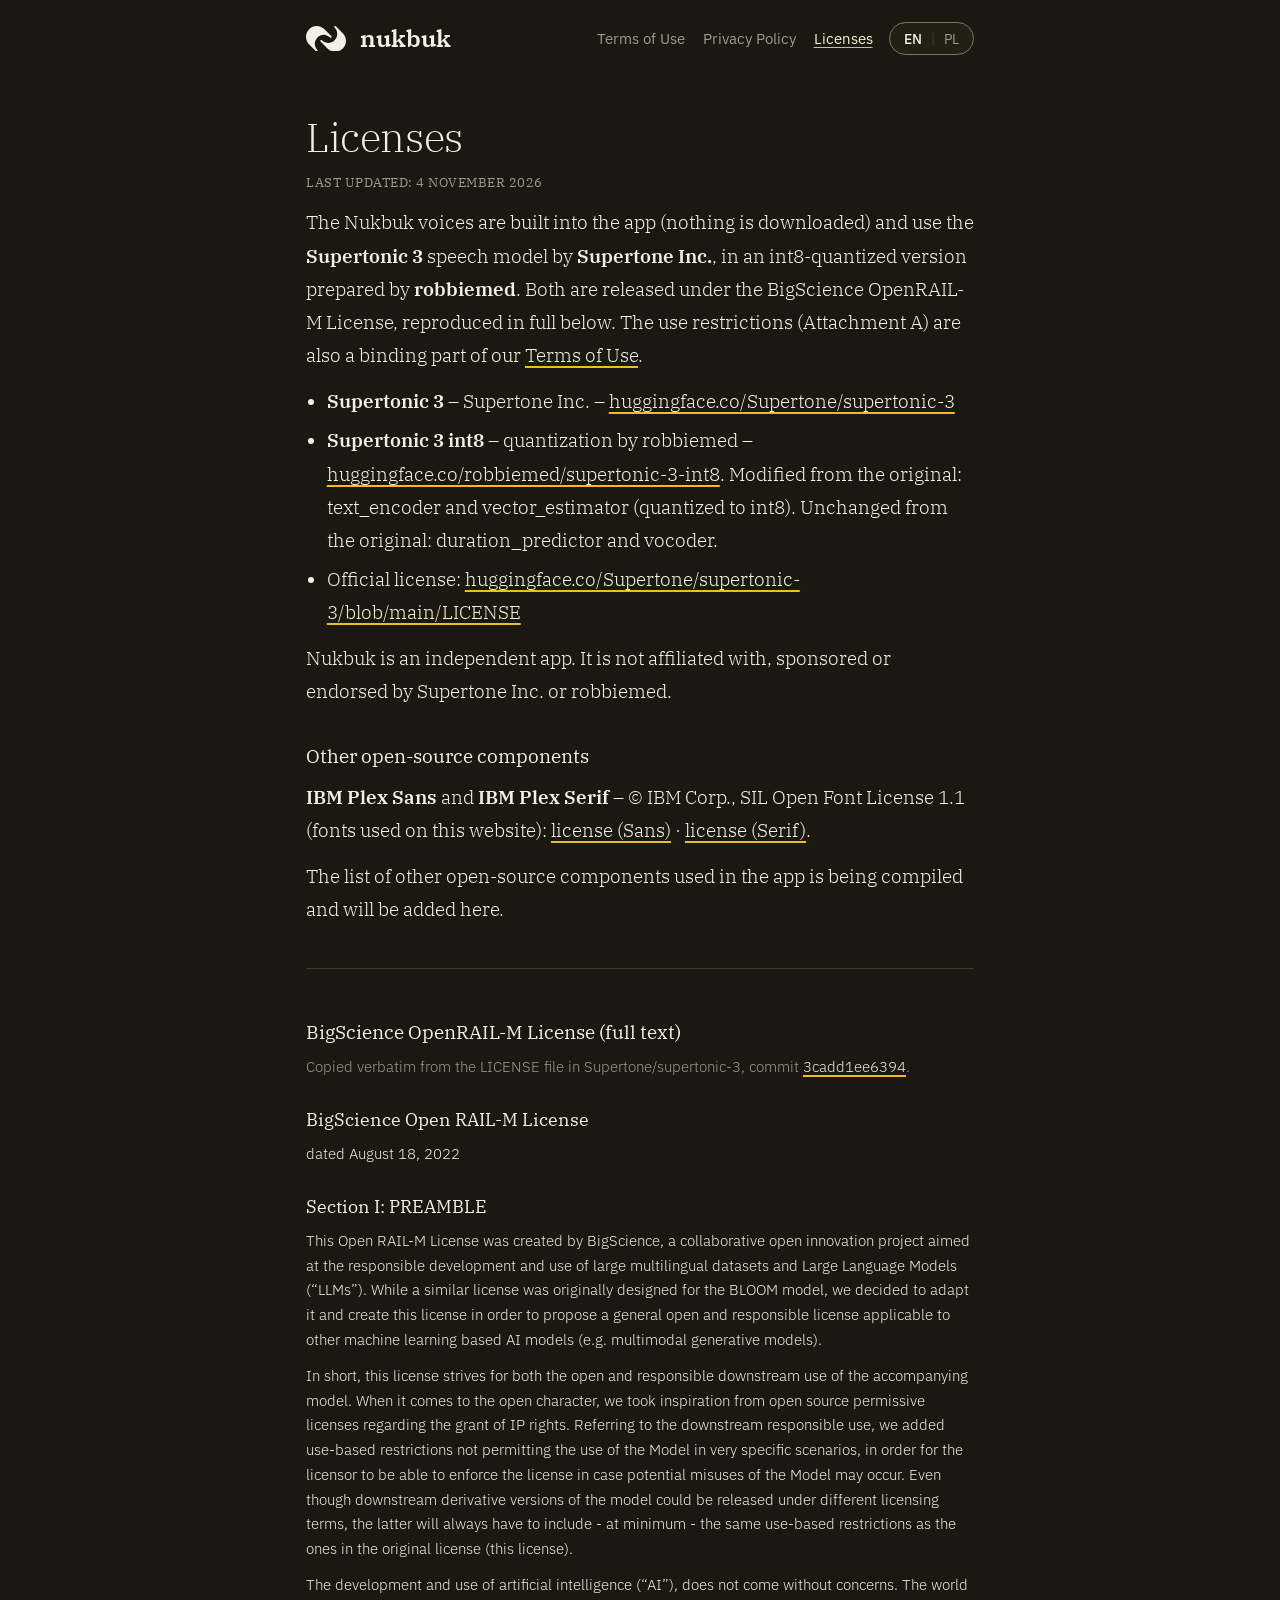
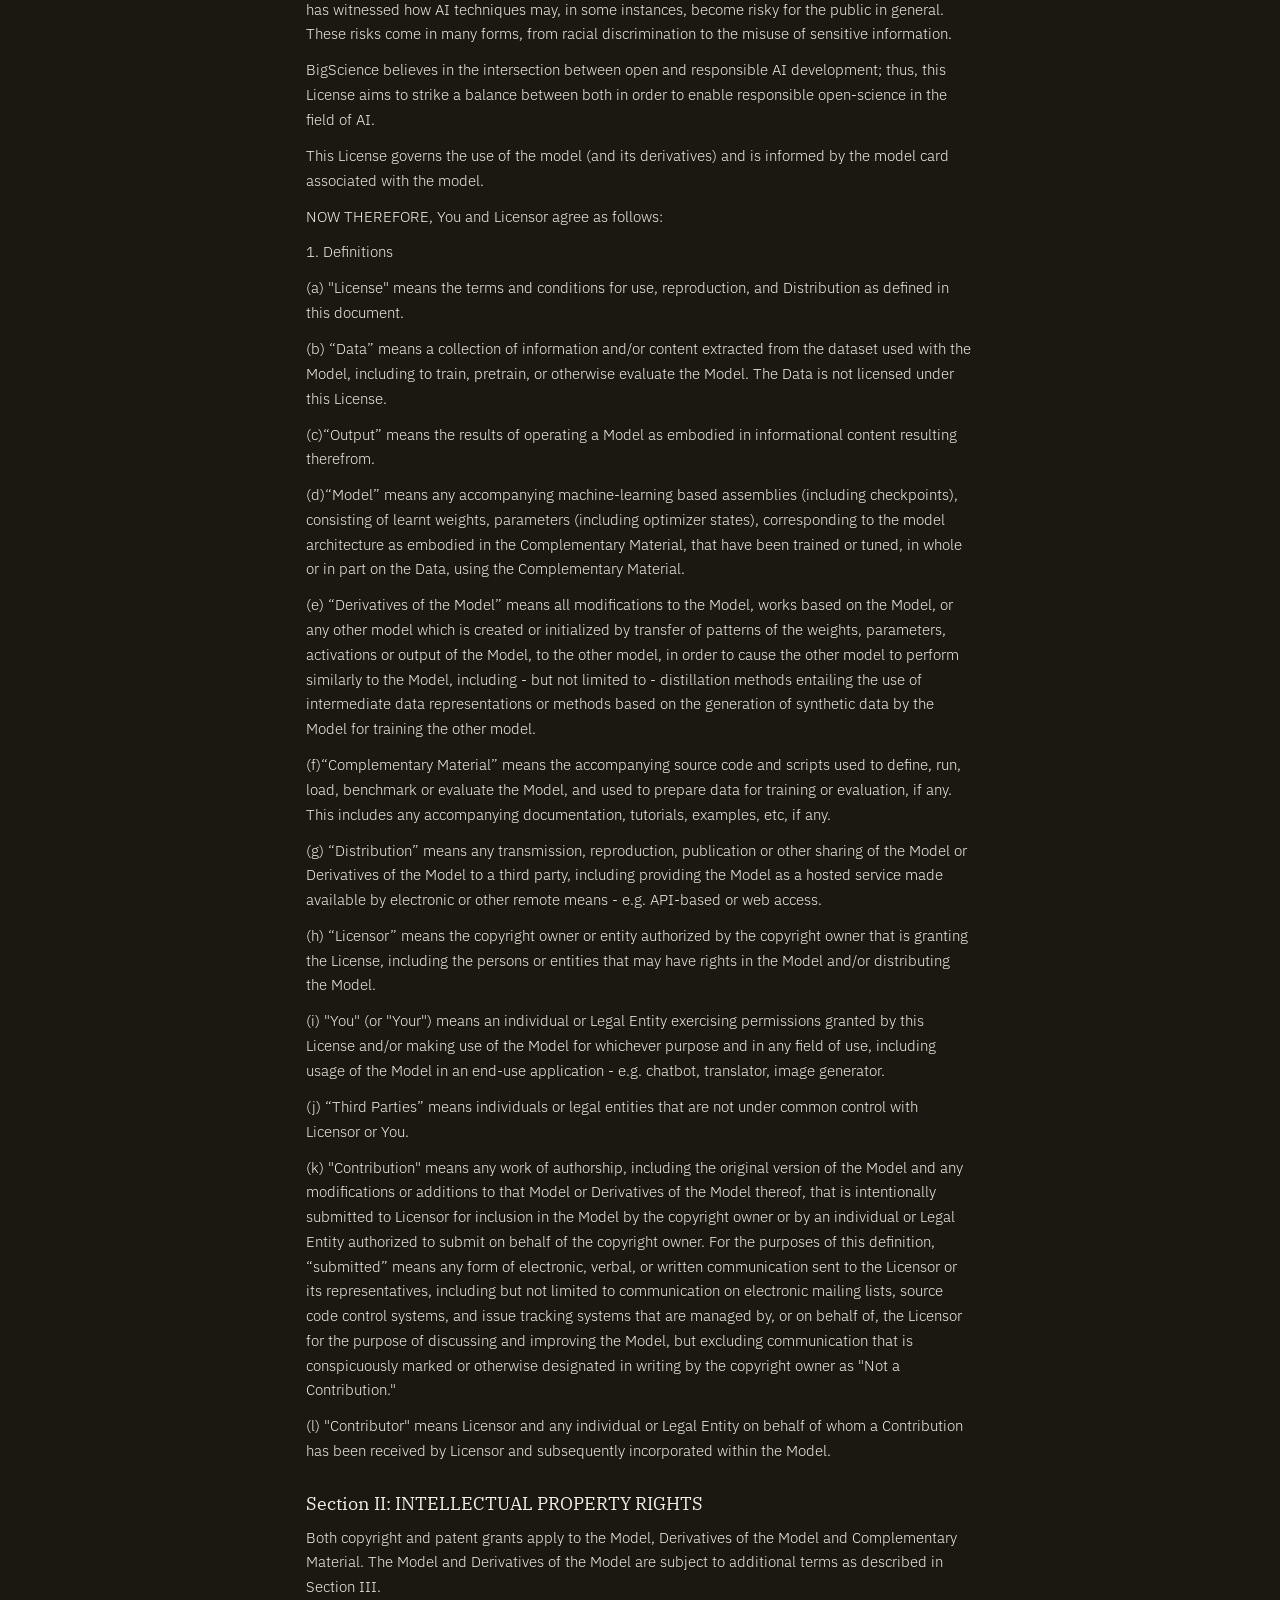
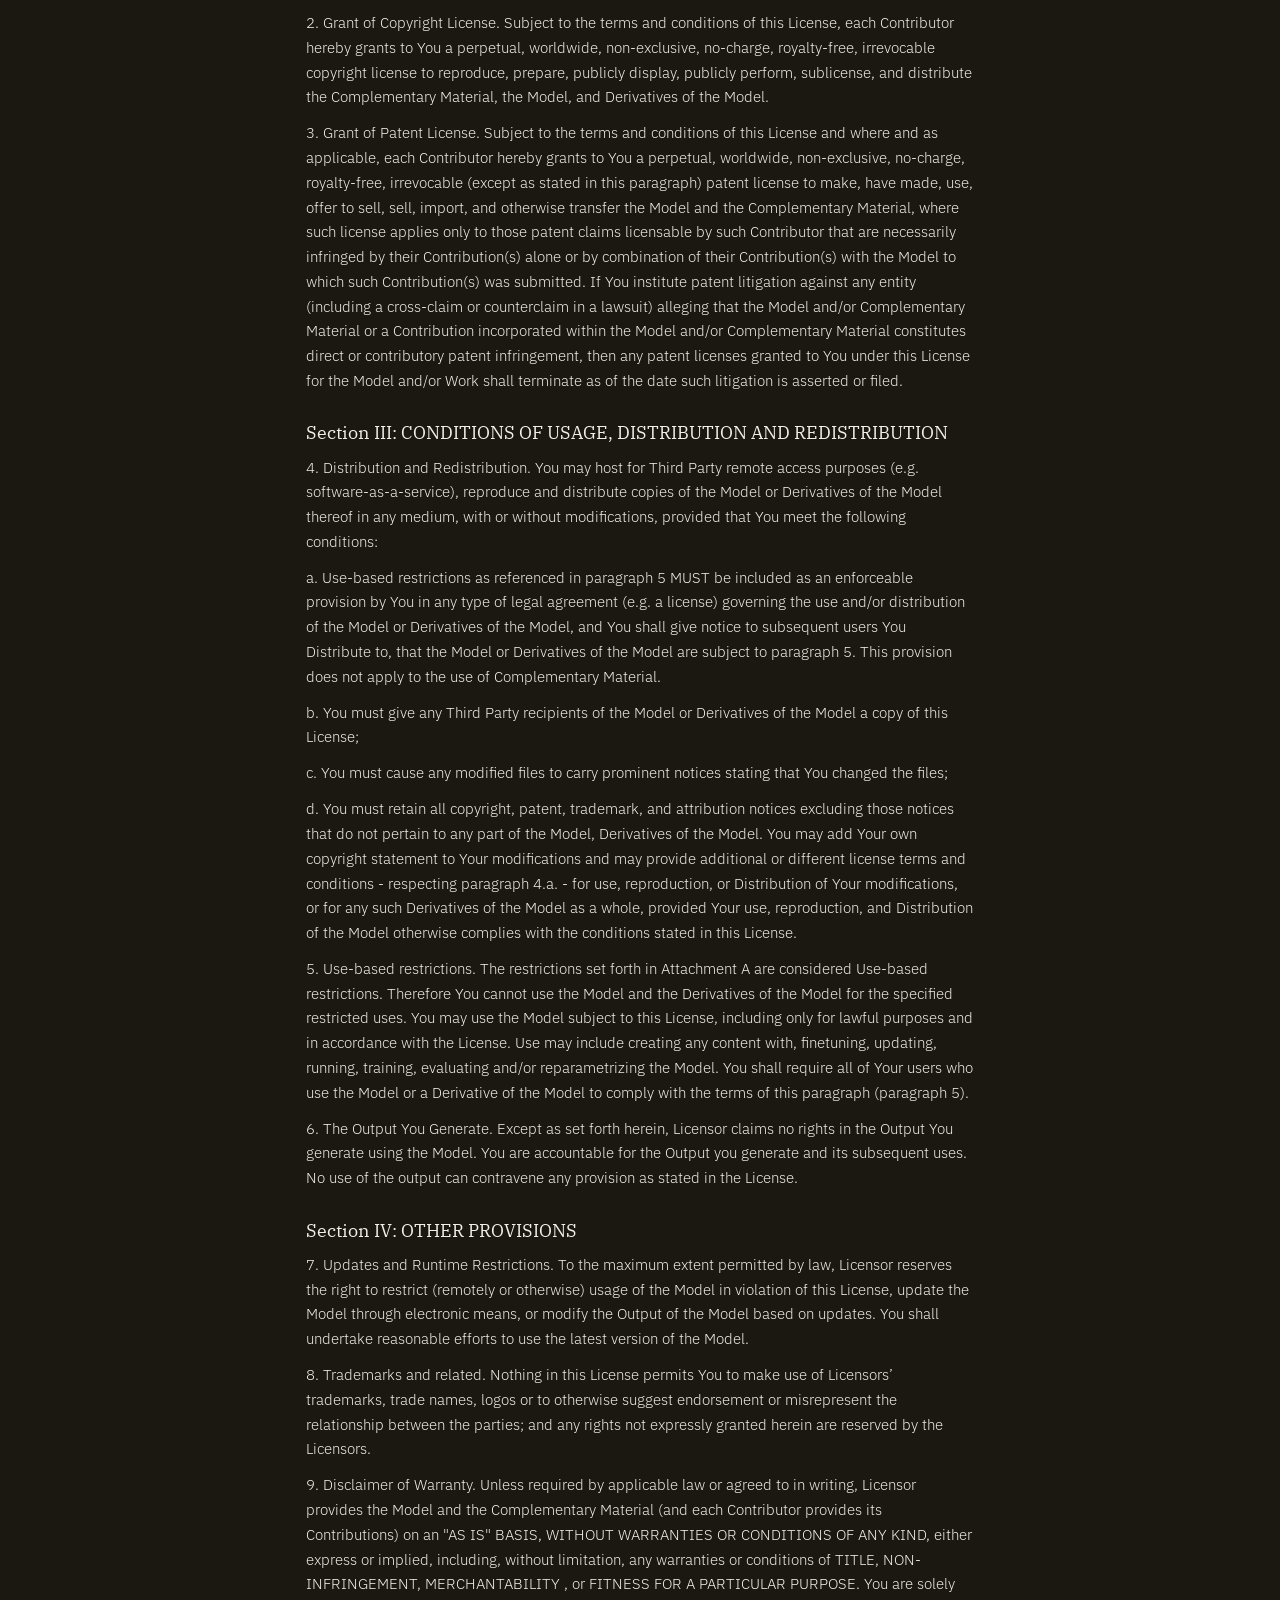
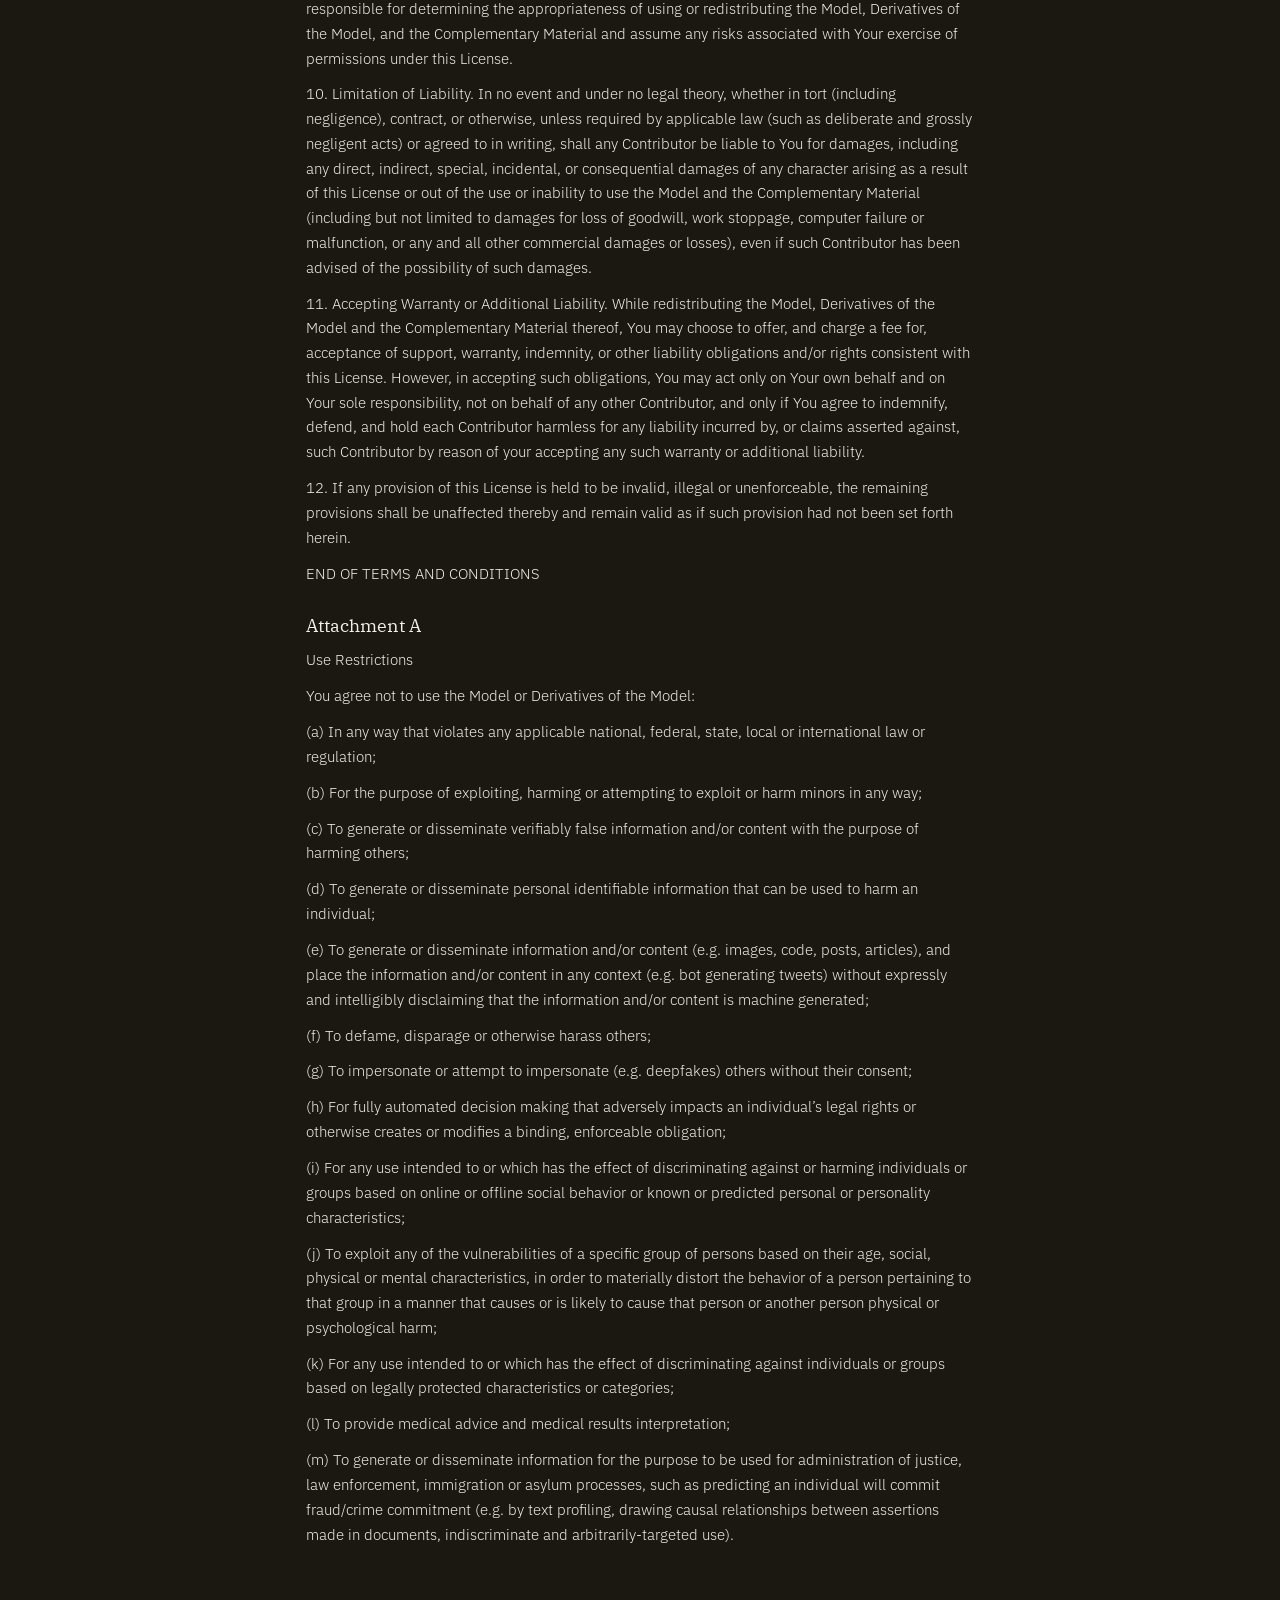
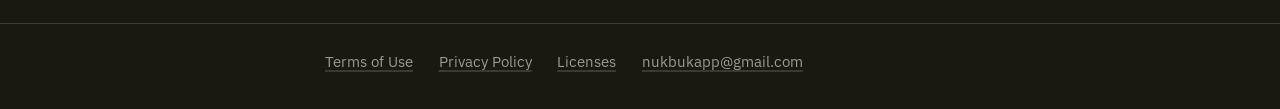
==== commit b0a86c6f: "Update Terms and Licenses: bundled Nukbuk voices, OpenRAIL-M attribution" ====
--- a/licenses/index.html
+++ b/licenses/index.html
@@ -25,16 +25,19 @@
 </header>
 <main id="main">
 <article class="doc"><h1>Licenses</h1>
-<p>The built-in Nukbuk voice uses the <strong>Supertonic 3</strong> speech model by <strong>Supertone Inc.</strong>, in an int8-quantized version prepared by <strong>robbiemed</strong>, which runs entirely on your device. Both are released under the BigScience OpenRAIL-M License, reproduced in full below. The use restrictions (Attachment A) are also part of our <a href="/terms/#s6">Terms of Use</a>.</p>
+<p class="meta">Last updated: 4 November 2026</p>
+<p>The Nukbuk voices are built into the app (nothing is downloaded) and use the <strong>Supertonic 3</strong> speech model by <strong>Supertone Inc.</strong>, in an int8-quantized version prepared by <strong>robbiemed</strong>. Both are released under the BigScience OpenRAIL-M License, reproduced in full below. The use restrictions (Attachment A) are also a binding part of our <a href="/terms/#s6">Terms of Use</a>.</p>
 <ul>
-<li>Supertonic 3 – Supertone Inc. – <a href="https://huggingface.co/Supertone/supertonic-3">huggingface.co/Supertone/supertonic-3</a></li>
-<li>Supertonic 3 int8 – derivative by robbiemed – <a href="https://huggingface.co/robbiemed/supertonic-3-int8">huggingface.co/robbiemed/supertonic-3-int8</a></li>
+<li><strong>Supertonic 3</strong> – Supertone Inc. – <a href="https://huggingface.co/Supertone/supertonic-3">huggingface.co/Supertone/supertonic-3</a></li>
+<li><strong>Supertonic 3 int8</strong> – quantization by robbiemed – <a href="https://huggingface.co/robbiemed/supertonic-3-int8">huggingface.co/robbiemed/supertonic-3-int8</a>. Modified from the original: text_encoder and vector_estimator (quantized to int8). Unchanged from the original: duration_predictor and vocoder.</li>
+<li>Official license: <a href="https://huggingface.co/Supertone/supertonic-3/blob/main/LICENSE">huggingface.co/Supertone/supertonic-3/blob/main/LICENSE</a></li>
 </ul>
+<p>Nukbuk is an independent app. It is not affiliated with, sponsored or endorsed by Supertone Inc. or robbiemed.</p>
 <h2>Other open-source components</h2>
 <p><strong>IBM Plex Sans</strong> and <strong>IBM Plex Serif</strong> – © IBM Corp., SIL Open Font License 1.1 (fonts used on this website): <a href="/fonts/OFL-IBM-Plex-Sans.txt">license (Sans)</a> · <a href="/fonts/OFL-IBM-Plex-Serif.txt">license (Serif)</a>.</p>
 <p>The list of other open-source components used in the app is being compiled and will be added here.</p>
 <section class="license-text" lang="en"><h2 lang="en">BigScience OpenRAIL-M License (full text)</h2>
-
+<p class="note">Copied verbatim from the LICENSE file in Supertone/supertonic-3, commit <a href="https://huggingface.co/Supertone/supertonic-3/raw/3cadd1ee6394adea1bd021217a0e650ede09a323/LICENSE">3cadd1ee6394</a>.</p>
 <h3>BigScience Open RAIL-M License</h3>
 <p>dated August 18, 2022</p>
 <h3>Section I: PREAMBLE</h3>
